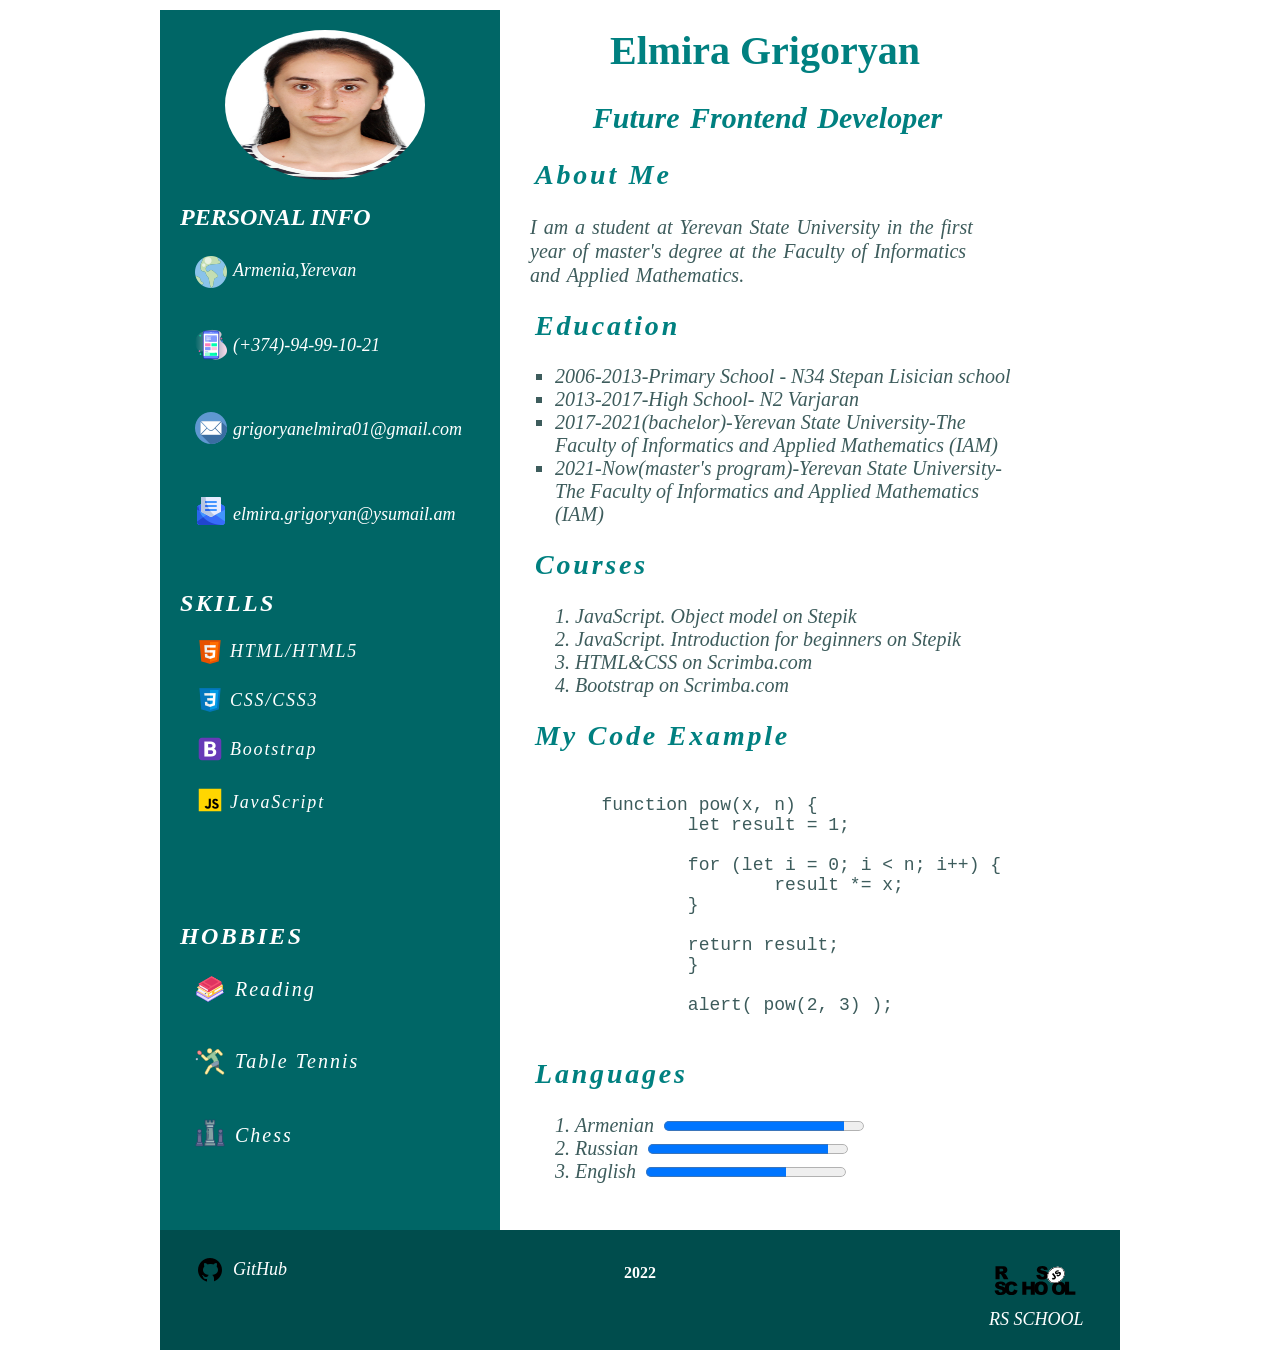
==== CV/index.html @ 144360c3 "Add files via upload" ====
<!DOCTYPE html>
<html>
<head>
	<meta charset="UTF-8">
	<title>CV</title>
	<link href="style.css" type="text/css" rel="stylesheet" />
</head>
<body>
		<div id="page">
			<div class="content">
				<div class="aside">
					
						<div class="contacts">
							<img src="images/avatar.jpg" alt="My foto" class="avatar" />
							<h2>Personal Info</h2>
							<div class="location">
								<img src="images/earth.png" alt="location" /><p>Armenia,Yerevan</p>
							</div>
							<div class="telephone">
								<img src="images/user-interface.png" alt="phone" /><p>(+374)-94-99-10-21</p>
							</div>
							<div class="gmail">
								<img src="images/email.png" alt="gmail" /><p>grigoryanelmira01@gmail.com</p>
							</div>
							<div class="mail">
								<img src="images/envelope.png" alt="mail.ru" /><p>elmira.grigoryan@ysumail.am</p>
							</div>
						
						</div>
						<div class="skills">
							<h2>Skills</h2>
							<div class="html">
								<img src="images/icons8-html-5-30.png" alt="html" /><p>HTML/HTML5</p>
							</div>
							<div class="css">
								<img src="images/icons8-css3-30.png" alt="css" /><p>CSS/CSS3</p>
							</div>
							<div class="bootstrap">
								<img src="images/icons8-bootstrap-30.png" alt="bootstrap" /><p>Bootstrap</p>
							</div>
							<div class="js">
								<img src="images/icons8-javascript-30.png" alt="js" /><p>JavaScript</p>
							</div>
						</div>
						<div class="hobbies">
							<h2>Hobbies</h2>
							<div class="book">
								<img src="images/icons8-books-30.png" alt="book" /><p>Reading</p>
							</div>
							<div class="sport">
								<img src="images/tennis.png" alt="tennis" /><p>Table Tennis</p>
							</div>
							<div class="chess">
								<img src="images/icons8-chess-30.png" alt="chess" /><p>Chess</p>
							</div>
		
						</div>
			</div>

			<div class="main">
				<div class="section">
					
					<h1>Elmira Grigoryan</h1>
					<h2>Future Frontend Developer</h2>
					<div class="about">
						<h2>About Me</h2>
						<p>I am a student at Yerevan State University in the first year of master's degree at the Faculty of Informatics and Applied Mathematics.</p>
					</div>

				<div class="education">
				<h2>Education</h2>
				<ul>
					<li>2006-2013-Primary School - N34  Stepan Lisician school</li>
					<li>2013-2017-High School- N2 Varjaran</li>
					<li>2017-2021(bachelor)-Yerevan State University-The Faculty of Informatics and Applied Mathematics (IAM)</li>
					<li>2021-Now(master's program)-Yerevan State University-The Faculty of Informatics and Applied Mathematics (IAM)</li>
				</ul>
			</div>
			<div class="courses">
				<h2>Courses</h2>
				<ol>
					<li>JavaScript. Object model on Stepik</li>
					<li>JavaScript. Introduction for beginners on Stepik</li>
					<li>HTML&CSS on Scrimba.com</li>
					<li>Bootstrap on Scrimba.com</li>
				</ol>
			</div>

			<div class="code">
				<h2>My Code Example</h2>
				<pre>
					
	function pow(x, n) {
  		let result = 1;

		for (let i = 0; i < n; i++) {
			result *= x;
		}

		return result;
		}

		alert( pow(2, 3) ); 
				</pre>
			</div>
			
			<div class="languages">	
			<h2>Languages</h2>	
				<ol>
					<li>Armenian<progress value="90" max="100"></progress></li>
					<li>Russian<progress value="90" max="100"></progress></li>
					<li>English<progress value="70" max="100"></progress></li>
				</ol>
			</div>

		</div>
	</div>

		<footer>
			<div class="github">
				<img src="images/icons8-github-30.png" alt="" /><a href="https://github.com/" target="_blank">GitHub</a>
			</div>

			<p>2022</p>
		<div class="rs_school">
			<img src="images/rs_school_js.svg" alt="RS_School"/>
			<a href="https://rs.school/js/" target="_blank">RS SCHOOL</a>	
		</div>	
		</footer>
	</div>
</div>

	</body>
</html>
---- CV/style.css ----
.content{
	width:960px;
	height: 100%;
	/*border:3px solid black;*/
	margin-top: 10px;
	margin-bottom: 10px;
	margin-left: auto;
  	margin-right: auto;
}
.logo{
	width: 450px;
	height: 350px;
	border-radius: 100%;
}
.aside{
	width:350px;
	
	background-color: #006666;
	height: 1220px;
}
h2{
	font-size:24px;
	color:white;
	text-transform: uppercase;
	font-weight: bold;
	font-style:oblique;
	padding-left:20px;
	text-align:left;
}
.contacts{
	width: 350px;
	margin-bottom: 5px;
}
.location>p{
	font-size: 18px;
	color:white;
	font-style:italic;
	margin-left:18px;
	position:relative;
	left:55px;
	bottom:50px;
}
.location>img{
	margin-left:35px;
	margin-top: 5px;
}
.telephone>p{
	font-size: 18px;
	color:white;
	font-style:italic;
	margin-left:18px;
	position:relative;
	left:55px;
	bottom:68px;
}
.telephone>img{
	margin-left:35px;
	position:relative;
	top:-20px;
	
}
.gmail>p{
	font-size: 18px;
	color:white;
	font-style:italic;
	margin-left:18px;
	position:relative;
	left:55px;
	bottom:77px;
}
.gmail>img{
	margin-left:35px;
	position:relative;
	top:-30px;		
}
.mail>p{
	font-size: 18px;
	color:white;
	font-style:italic;
	margin-left:18px;
	position:relative;
	left:55px;
	bottom:90px;
}
.mail>img{
	margin-left:35px;
	margin-bottom: 5px;
	position:relative;
	top:-40px;
}

/*next section*/

.skills{
	height: auto;
	position: relative;
	bottom:45px;
}
.skills>h2{
	letter-spacing: 0.1em;
}
.html>img{
	margin-left:35px;
}
.html>p{
	font-size: 18px;
	color:white;
	font-style:italic;
	margin-left:15px;
	letter-spacing: 0.1em;
	position:relative;
	left:55px;
	bottom:48px;
}
.css>img{
	margin-left:35px;
	margin-top: 5px;
	position:relative;
	bottom:48px;
}
.css>p{
	font-size: 18px;
	color:white;
	font-style:italic;
	margin-left:15px;
	letter-spacing: 0.1em;
	position:relative;
	left:55px;
	bottom:95px;
}
.bootstrap>img{
	margin-left:35px;
	margin-top: 5px;
	position:relative;
	bottom:95px;
}
.bootstrap>p{
	font-size: 18px;
	color:white;
	font-style:italic;
	margin-left:15px;
	letter-spacing: 0.1em;
	position:relative;
	left:55px;
	bottom:142px;
}
.js>img{
	margin-left:35px;
	margin-top: 5px;
	position:relative;
	bottom:140px;
}
.js>p{
	font-size: 18px;
	color:white;
	font-style:italic;
	margin-left:15px;
	letter-spacing: 0.1em;
	position:relative;
	left:55px;
	bottom:185px;
}
.hobbies{
	position: relative;
	bottom: 140px;
}
.hobbies>h2{
	letter-spacing: 0.1em;
}
.book>img{
	margin-left:35px;
	margin-top: 5px;
}
.book>p{
	font-size:20px;
	color:white;
	font-style:italic;
	margin-left:15px;
	letter-spacing: 0.1em;
	position:relative;
	left:60px;
	bottom:50px;
}
.chess>img{
	margin-left:35px;
	margin-top: 5px;
	position:relative;
	bottom:60px;
}
.chess>p{
	font-size: 20px;
	color:white;
	font-style:italic;
	margin-left:15px;
	letter-spacing: 0.1em;
	position:relative;
	left:60px;
	bottom:108px;
}
.sport>img{
	margin-left:35px;
	margin-top: 5px;
	position:relative;
	bottom:30px;
}
.sport>p{
	font-size:20px;
	color:white;
	font-style:italic;
	margin-left:15px;
	letter-spacing: 0.1em;
	position:relative;
	left:60px;
	bottom:80px;
}
.main{
	width:500px;
	height: 1230px;
	float:left;
	position: absolute;
	left:500px;
	top: 0;
	background-color: white; 
	
}
.avatar{
	width: 200px;
	height: 150px;
	border-radius: 100%;
	margin-left: 65px;
	margin-top: 20px;

}
.section{
	margin-left:15px;
}
.section>h1{
	font-size: 40px;
	color:#008080;
	text-align: center;
	font-weight: bold;
	margin-left: 15px;
}
.section>h2{
	font-size: 30px;
	font-style:italic;
	text-transform: capitalize;
	color:#008080;
	text-align: center;
	word-spacing: 0.1em;
}
.about>h2{
	font-size:28px;
	color: #008080;
	letter-spacing: 0.1em;
	text-transform: capitalize;
}
.about>p{
	font-size: 20px;
	color:#3d5c5c;
	line-height: 1.2em;
	word-spacing: 0.1em;
	margin-left: 15px;
	font-style: italic;
}
.education{
	width: 500px;
}
.education>h2{
	font-size:28px;
	color: #008080;
	letter-spacing: 0.1em;
	text-transform: capitalize;
}
.courses>h2{
	font-size:28px;
	color: #008080;
	letter-spacing: 0.1em;
	text-transform: capitalize;
}
ol{
	list-style: square;
	list-style-position: outside;
}
ul{
	list-style: square;
	list-style-position: outside;
}
li{
	color: #3d5c5c;
	font-size: 20px;
	font-style:oblique;

}
.code>h2{
	font-size:28px;
	color: #008080;
	letter-spacing: 0.1em;
	text-transform: capitalize;
}
pre{
	font-size:18px;
	color: #3d5c5c;
}
.languages>h2{
	font-size:28px;
	color: #008080;
	letter-spacing: 0.1em;
	text-transform: capitalize;
}
ol{
	list-style: decimal;
	list-style-position: inside;
}
progress{
	margin-left: 10px;

}
footer{
	height: auto;
	width: 960px;
	background-color: #004d4d;
}
footer>p{
	text-align: center;
	font-weight: bold;
	position: relative;
	top:-17px;
	color: white;
}
.rs_school>img{
	width: 150px;
	height: 30px;
	position: relative;
	left:800px;
	top:-50px;
}
.rs_school>a{
	font-size:18px;
	font-style:italic;
	cursor:pointer;
	color:white;
	text-decoration: none;
	position: relative;
	left:675px;
	top:-20px;

}
.rs_school>a:visited{
	color:#ff751a;
}
.rs_school>a:active{
	color:#ffff00;
}
.github>a{
	font-size:18px;
	font-style:italic;
	margin-left:8px;
	position:relative;
	left:0px;
	top:15px;
	cursor:pointer;
	color:#ffffff;
	text-decoration: none;
}

.github>a:visited{
	color:#ff751a;
}
.github>a:active{
	color:#ffff00;
}
.github>img{
	margin-left:35px;
	position: relative;
	top:25px;
}
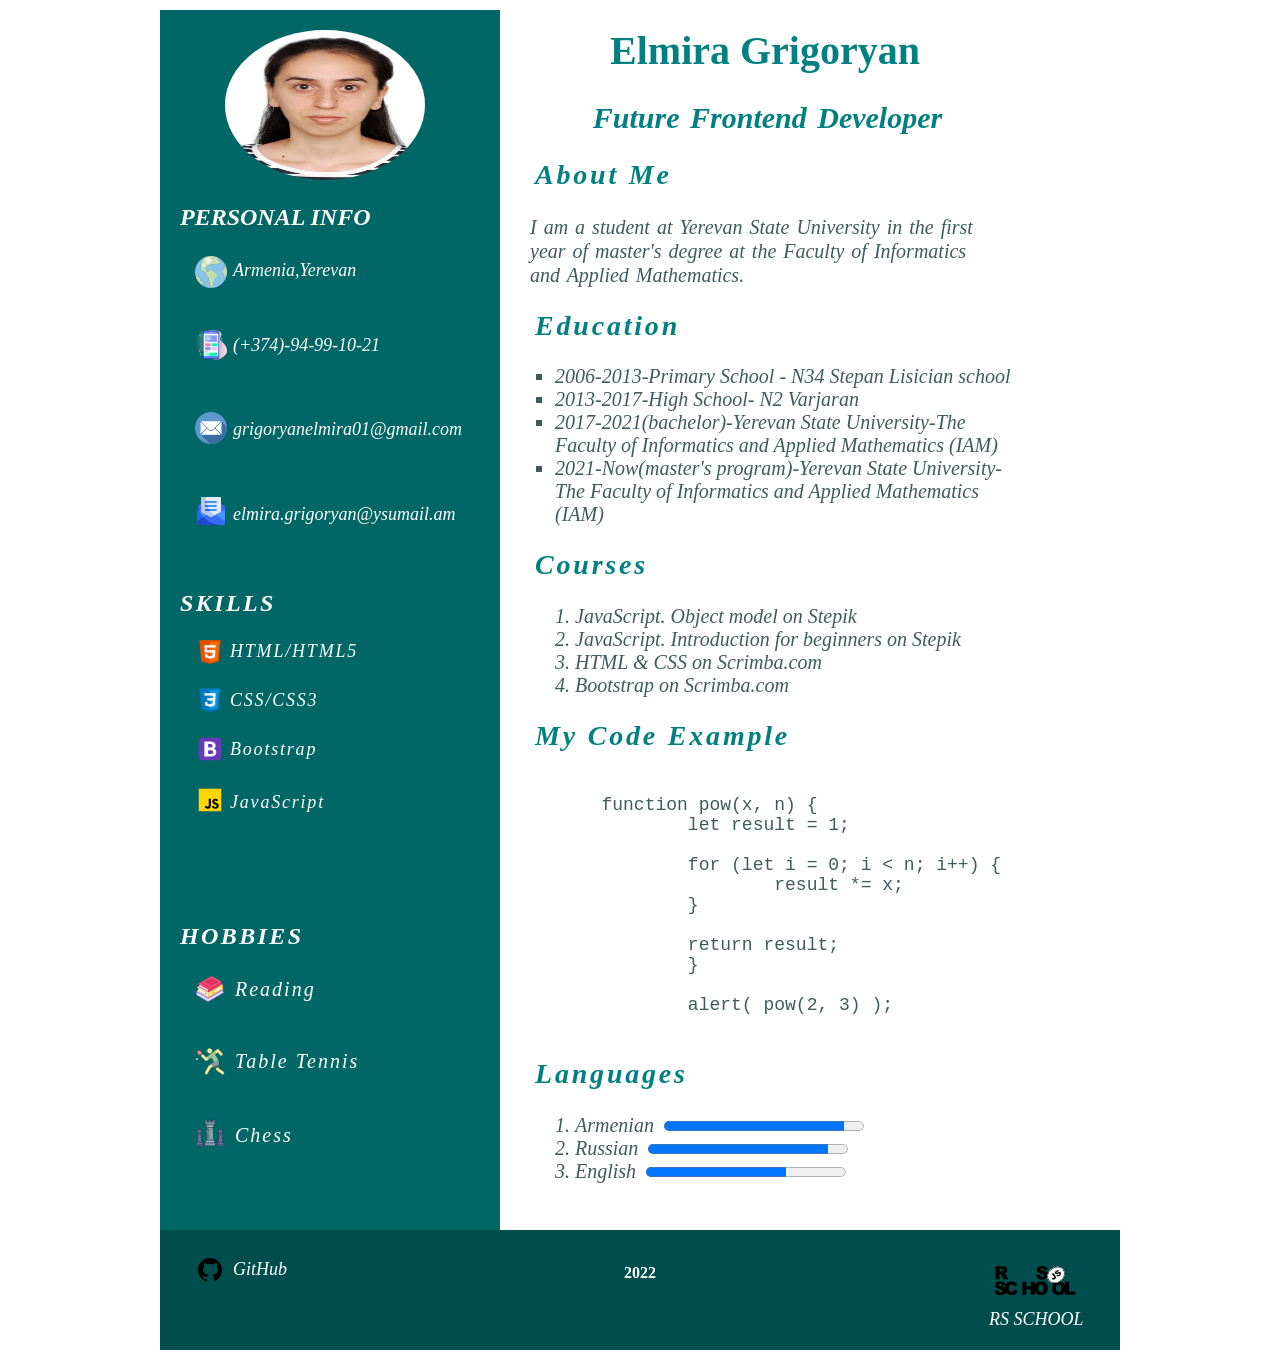
==== commit 94918ae2: "Add files via upload" ====
--- a/CV/index.html
+++ b/CV/index.html
@@ -10,7 +10,7 @@
 			<div class="content">
 				<div class="aside">
 					
-						<div class="contacts">
+						<nav class="contacts">
 							<img src="images/avatar.jpg" alt="My foto" class="avatar" />
 							<h2>Personal Info</h2>
 							<div class="location">
@@ -26,8 +26,8 @@
 								<img src="images/envelope.png" alt="mail.ru" /><p>elmira.grigoryan@ysumail.am</p>
 							</div>
 						
-						</div>
-						<div class="skills">
+						</nav>
+						<nav class="skills">
 							<h2>Skills</h2>
 							<div class="html">
 								<img src="images/icons8-html-5-30.png" alt="html" /><p>HTML/HTML5</p>
@@ -41,8 +41,8 @@
 							<div class="js">
 								<img src="images/icons8-javascript-30.png" alt="js" /><p>JavaScript</p>
 							</div>
-						</div>
-						<div class="hobbies">
+						</nav>
+						<nav class="hobbies">
 							<h2>Hobbies</h2>
 							<div class="book">
 								<img src="images/icons8-books-30.png" alt="book" /><p>Reading</p>
@@ -54,19 +54,19 @@
 								<img src="images/icons8-chess-30.png" alt="chess" /><p>Chess</p>
 							</div>
 		
-						</div>
+						</nav>
 			</div>
-
+		
 			<div class="main">
 				<div class="section">
 					
 					<h1>Elmira Grigoryan</h1>
 					<h2>Future Frontend Developer</h2>
-					<div class="about">
+					<nav class="about">
 						<h2>About Me</h2>
 						<p>I am a student at Yerevan State University in the first year of master's degree at the Faculty of Informatics and Applied Mathematics.</p>
-					</div>
-
+					</nav>
+				
 				<div class="education">
 				<h2>Education</h2>
 				<ul>
@@ -81,7 +81,7 @@
 				<ol>
 					<li>JavaScript. Object model on Stepik</li>
 					<li>JavaScript. Introduction for beginners on Stepik</li>
-					<li>HTML&CSS on Scrimba.com</li>
+					<li>HTML & CSS on Scrimba.com</li>
 					<li>Bootstrap on Scrimba.com</li>
 				</ol>
 			</div>
--- a/CV/style.css
+++ b/CV/style.css
@@ -286,7 +286,7 @@
 	list-style: square;
 	list-style-position: outside;
 }
-li{
+ol>li,ul>li{
 	color: #3d5c5c;
 	font-size: 20px;
 	font-style:oblique;
